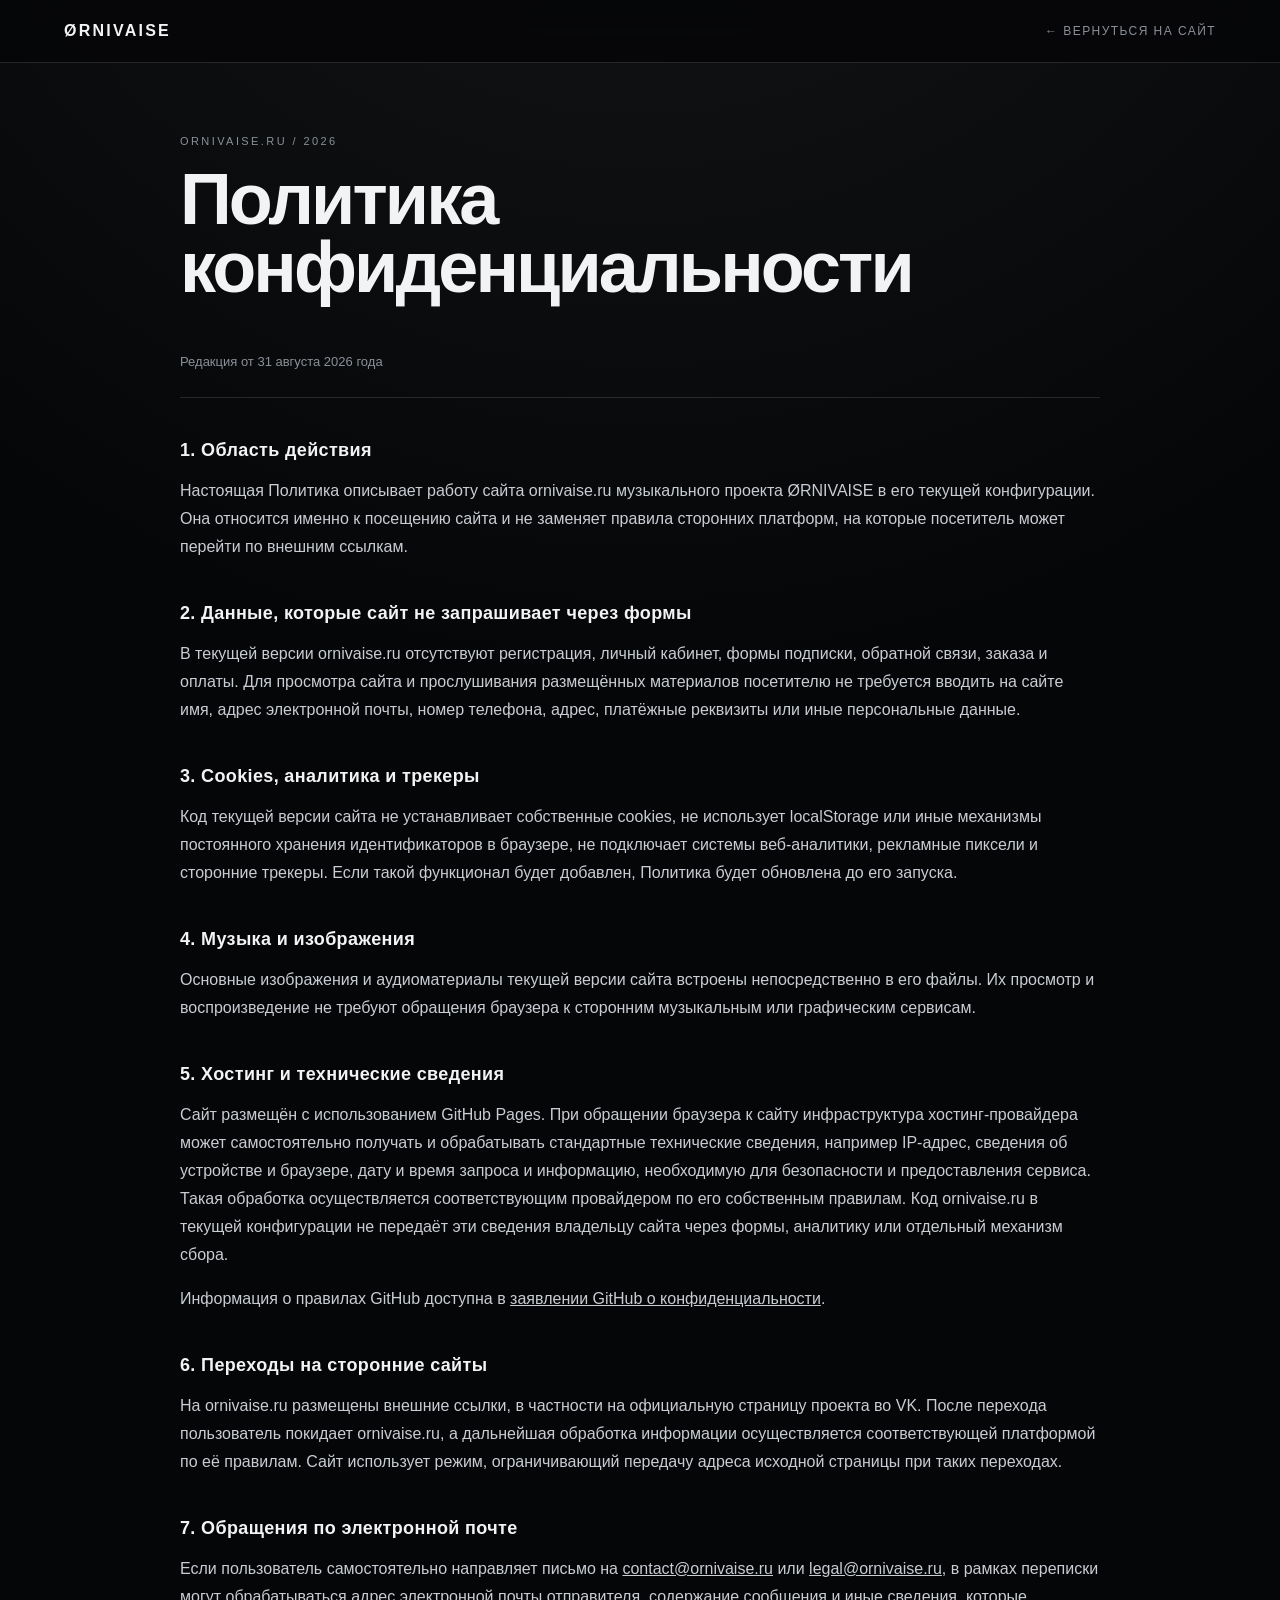
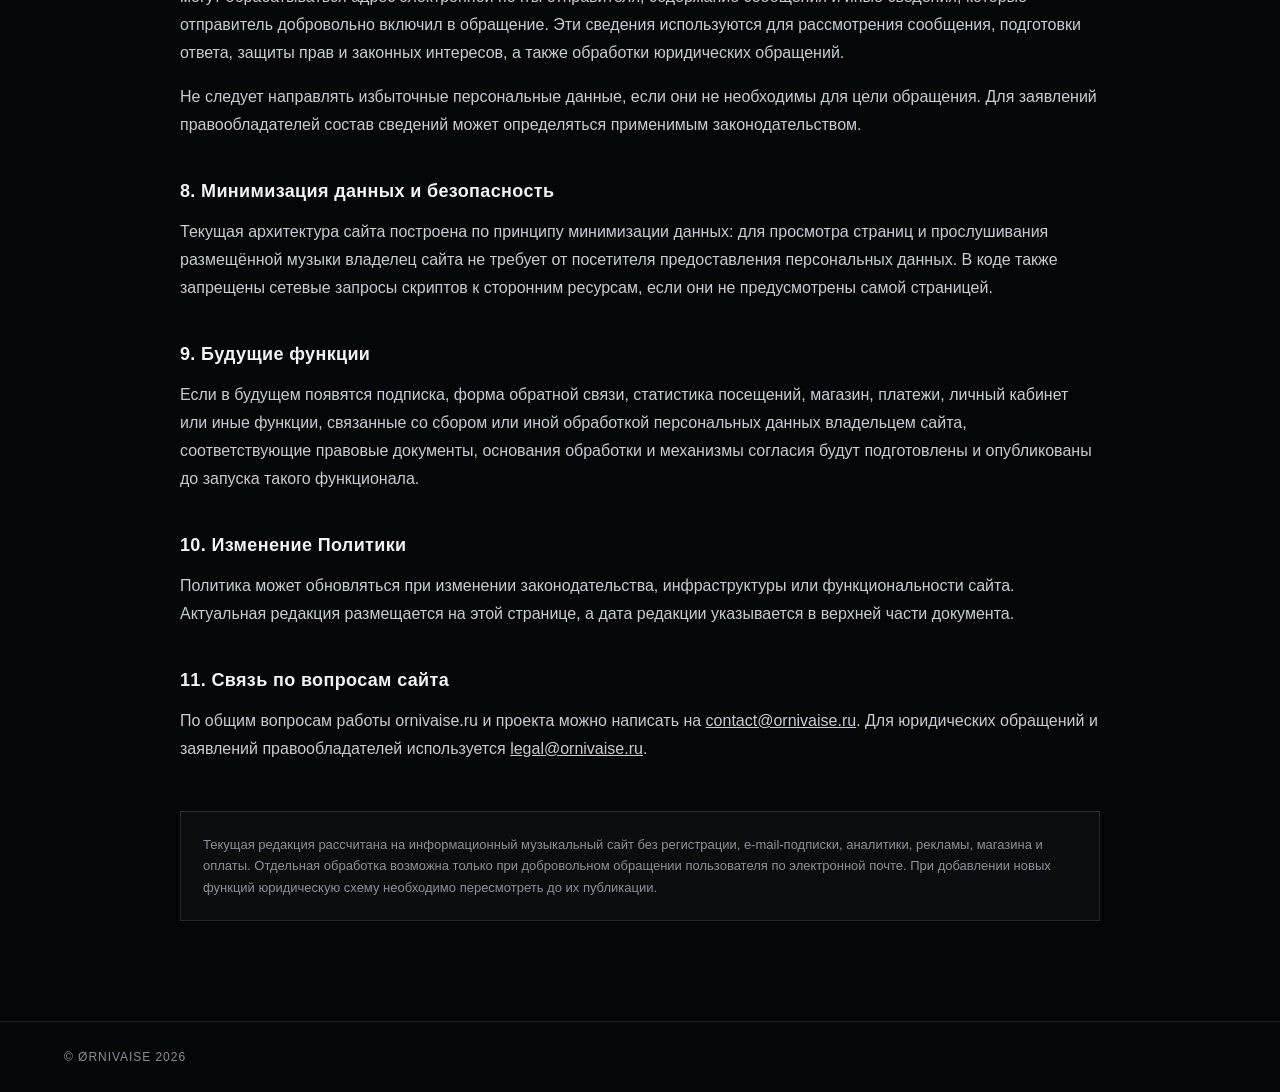
==== privacy.html @ 8410055e "Add files via upload" ====
<!doctype html>
<html lang="ru">
<head>
  <meta charset="utf-8">
  <meta name="viewport" content="width=device-width,initial-scale=1,viewport-fit=cover">
  <meta name="theme-color" content="#050608">
  <meta name="referrer" content="no-referrer">
  <meta http-equiv="Content-Security-Policy" content="default-src 'self' data:; style-src 'unsafe-inline'; img-src 'self' data:; media-src 'self' data:; script-src 'none'; connect-src 'none'; object-src 'none'; frame-src 'none'; base-uri 'self'; form-action 'none'">
  <title>Политика конфиденциальности — ØRNIVAISE</title>
  <meta name="robots" content="index,follow">
  <style>
    :root{--bg:#050608;--panel:#0a0c10;--text:#f2f3f5;--muted:#8b9099;--line:rgba(255,255,255,.12)}
    *{box-sizing:border-box}html{background:var(--bg);color:var(--text);font-family:Inter,Arial,sans-serif}body{margin:0;min-height:100vh;background:radial-gradient(circle at 50% -15%,rgba(255,255,255,.07),transparent 35%),var(--bg)}
    a{color:inherit}.top{position:sticky;top:0;z-index:2;display:flex;justify-content:space-between;align-items:center;padding:22px clamp(20px,5vw,72px);border-bottom:1px solid var(--line);background:rgba(5,6,8,.82);backdrop-filter:blur(18px)}
    .brand{font-weight:800;letter-spacing:.14em;text-decoration:none}.back{font-size:12px;letter-spacing:.12em;text-transform:uppercase;color:var(--muted);text-decoration:none}.back:hover{color:var(--text)}
    main{width:min(920px,calc(100% - 40px));margin:0 auto;padding:72px 0 100px}.eyebrow{font-size:11px;letter-spacing:.22em;text-transform:uppercase;color:var(--muted);margin-bottom:18px}h1{font-size:clamp(34px,6vw,72px);line-height:.95;margin:0 0 34px;letter-spacing:-.04em}p,li{font-size:16px;line-height:1.75;color:#c9ccd2}h2{font-size:18px;margin:42px 0 12px;letter-spacing:.02em}ul{padding-left:22px}.meta{padding:18px 0 28px;border-bottom:1px solid var(--line);color:var(--muted);font-size:13px}.note{margin-top:48px;padding:22px;border:1px solid var(--line);background:rgba(255,255,255,.025);color:var(--muted);font-size:13px;line-height:1.65}footer{border-top:1px solid var(--line);padding:28px clamp(20px,5vw,72px);color:var(--muted);font-size:12px;letter-spacing:.08em}
  </style>
</head>
<body>
  <header class="top"><a class="brand" href="index.html">ØRNIVAISE</a><a class="back" href="index.html">← Вернуться на сайт</a></header>
  <main>
    <div class="eyebrow">ORNIVAISE.RU / 2026</div>
    <h1>Политика<br>конфиденциальности</h1>
    <div class="meta">Редакция от 31 августа 2026 года</div>

    <h2>1. Область действия</h2>
    <p>Настоящая Политика описывает работу сайта ornivaise.ru музыкального проекта ØRNIVAISE в его текущей конфигурации. Она относится именно к посещению сайта и не заменяет правила сторонних платформ, на которые посетитель может перейти по внешним ссылкам.</p>

    <h2>2. Данные, которые сайт не запрашивает через формы</h2>
    <p>В текущей версии ornivaise.ru отсутствуют регистрация, личный кабинет, формы подписки, обратной связи, заказа и оплаты. Для просмотра сайта и прослушивания размещённых материалов посетителю не требуется вводить на сайте имя, адрес электронной почты, номер телефона, адрес, платёжные реквизиты или иные персональные данные.</p>

    <h2>3. Cookies, аналитика и трекеры</h2>
    <p>Код текущей версии сайта не устанавливает собственные cookies, не использует localStorage или иные механизмы постоянного хранения идентификаторов в браузере, не подключает системы веб-аналитики, рекламные пиксели и сторонние трекеры. Если такой функционал будет добавлен, Политика будет обновлена до его запуска.</p>

    <h2>4. Музыка и изображения</h2>
    <p>Основные изображения и аудиоматериалы текущей версии сайта встроены непосредственно в его файлы. Их просмотр и воспроизведение не требуют обращения браузера к сторонним музыкальным или графическим сервисам.</p>

    <h2>5. Хостинг и технические сведения</h2>
    <p>Сайт размещён с использованием GitHub Pages. При обращении браузера к сайту инфраструктура хостинг-провайдера может самостоятельно получать и обрабатывать стандартные технические сведения, например IP-адрес, сведения об устройстве и браузере, дату и время запроса и информацию, необходимую для безопасности и предоставления сервиса. Такая обработка осуществляется соответствующим провайдером по его собственным правилам. Код ornivaise.ru в текущей конфигурации не передаёт эти сведения владельцу сайта через формы, аналитику или отдельный механизм сбора.</p>
    <p>Информация о правилах GitHub доступна в <a href="https://docs.github.com/en/site-policy/privacy-policies/github-general-privacy-statement" target="_blank" rel="noopener noreferrer">заявлении GitHub о конфиденциальности</a>.</p>

    <h2>6. Переходы на сторонние сайты</h2>
    <p>На ornivaise.ru размещены внешние ссылки, в частности на официальную страницу проекта во VK. После перехода пользователь покидает ornivaise.ru, а дальнейшая обработка информации осуществляется соответствующей платформой по её правилам. Сайт использует режим, ограничивающий передачу адреса исходной страницы при таких переходах.</p>

    <h2>7. Обращения по электронной почте</h2>
    <p>Если пользователь самостоятельно направляет письмо на <a href="mailto:contact@ornivaise.ru">contact@ornivaise.ru</a> или <a href="mailto:legal@ornivaise.ru">legal@ornivaise.ru</a>, в рамках переписки могут обрабатываться адрес электронной почты отправителя, содержание сообщения и иные сведения, которые отправитель добровольно включил в обращение. Эти сведения используются для рассмотрения сообщения, подготовки ответа, защиты прав и законных интересов, а также обработки юридических обращений.</p>
    <p>Не следует направлять избыточные персональные данные, если они не необходимы для цели обращения. Для заявлений правообладателей состав сведений может определяться применимым законодательством.</p>

    <h2>8. Минимизация данных и безопасность</h2>
    <p>Текущая архитектура сайта построена по принципу минимизации данных: для просмотра страниц и прослушивания размещённой музыки владелец сайта не требует от посетителя предоставления персональных данных. В коде также запрещены сетевые запросы скриптов к сторонним ресурсам, если они не предусмотрены самой страницей.</p>

    <h2>9. Будущие функции</h2>
    <p>Если в будущем появятся подписка, форма обратной связи, статистика посещений, магазин, платежи, личный кабинет или иные функции, связанные со сбором или иной обработкой персональных данных владельцем сайта, соответствующие правовые документы, основания обработки и механизмы согласия будут подготовлены и опубликованы до запуска такого функционала.</p>

    <h2>10. Изменение Политики</h2>
    <p>Политика может обновляться при изменении законодательства, инфраструктуры или функциональности сайта. Актуальная редакция размещается на этой странице, а дата редакции указывается в верхней части документа.</p>

    <h2>11. Связь по вопросам сайта</h2>
    <p>По общим вопросам работы ornivaise.ru и проекта можно написать на <a href="mailto:contact@ornivaise.ru">contact@ornivaise.ru</a>. Для юридических обращений и заявлений правообладателей используется <a href="mailto:legal@ornivaise.ru">legal@ornivaise.ru</a>.</p>

    <div class="note">Текущая редакция рассчитана на информационный музыкальный сайт без регистрации, e-mail-подписки, аналитики, рекламы, магазина и оплаты. Отдельная обработка возможна только при добровольном обращении пользователя по электронной почте. При добавлении новых функций юридическую схему необходимо пересмотреть до их публикации.</div>
  </main>
  <footer>© ØRNIVAISE 2026</footer>
</body>
</html>
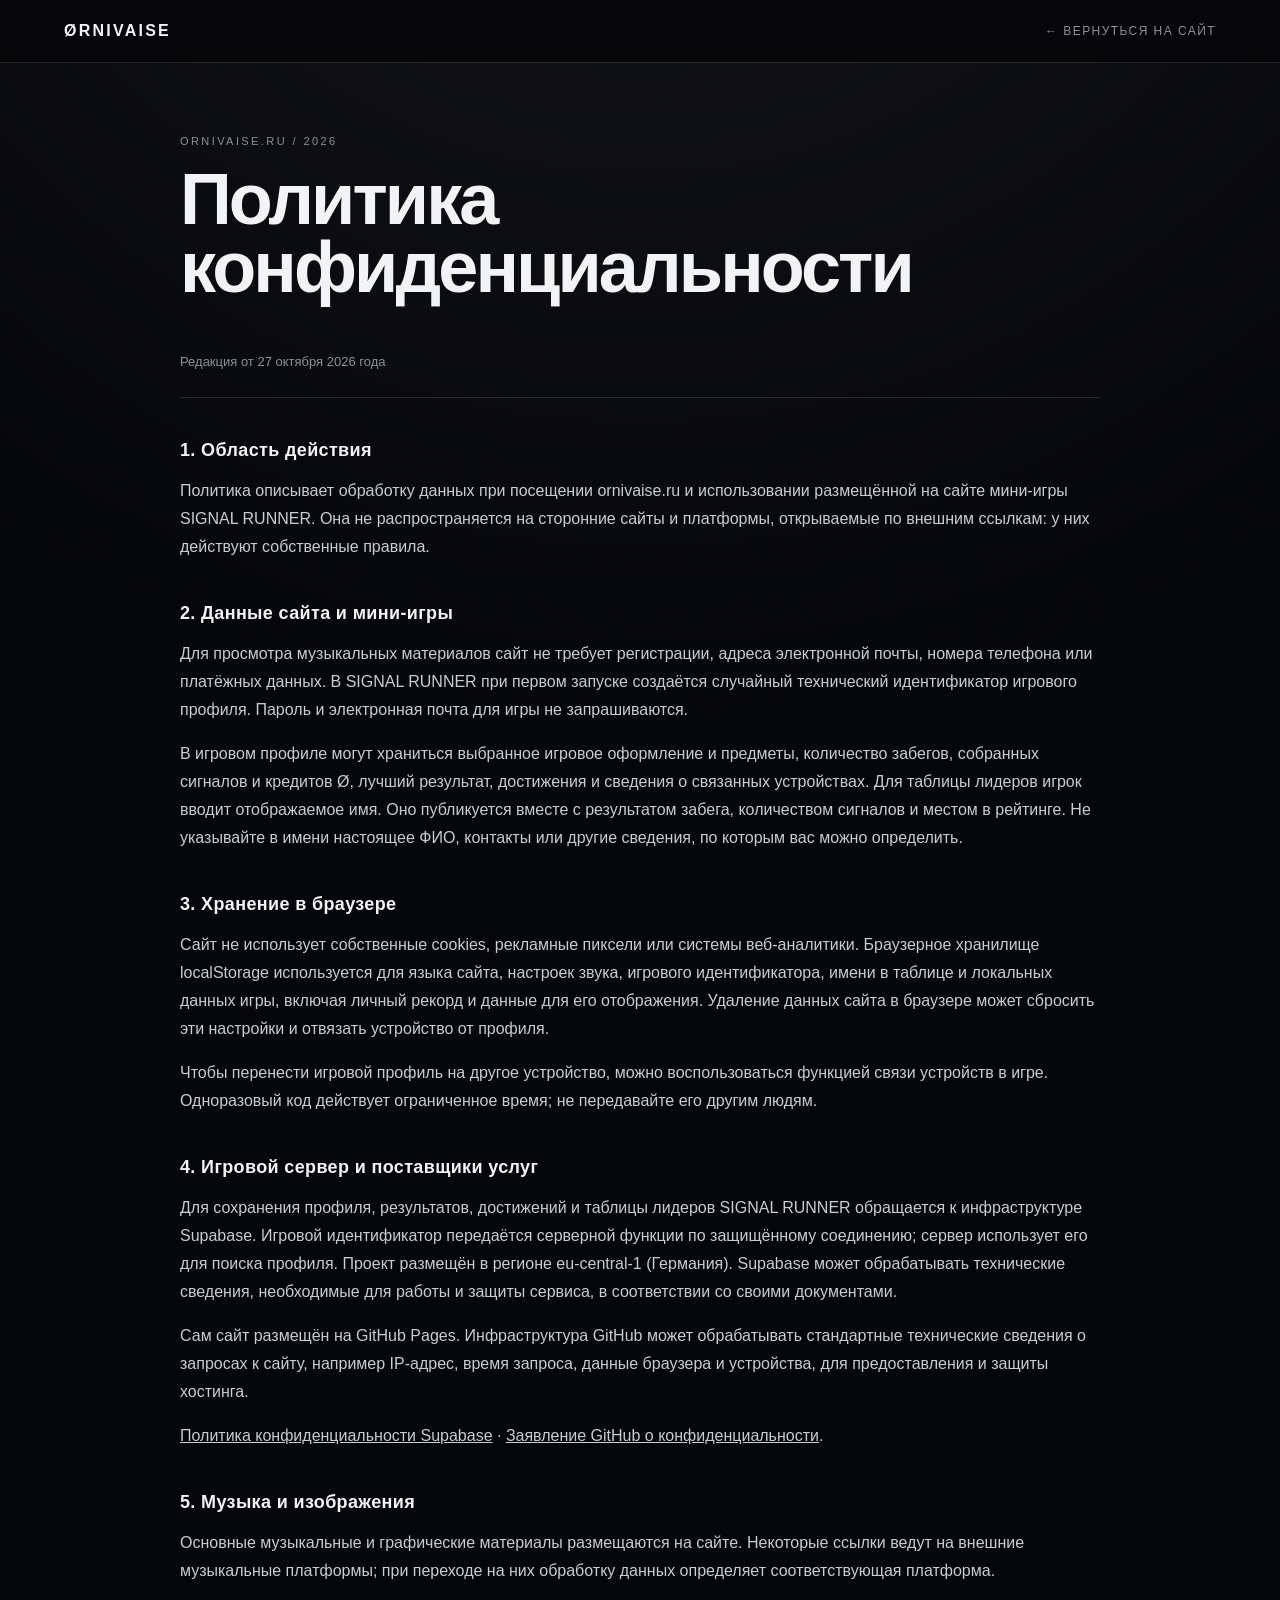
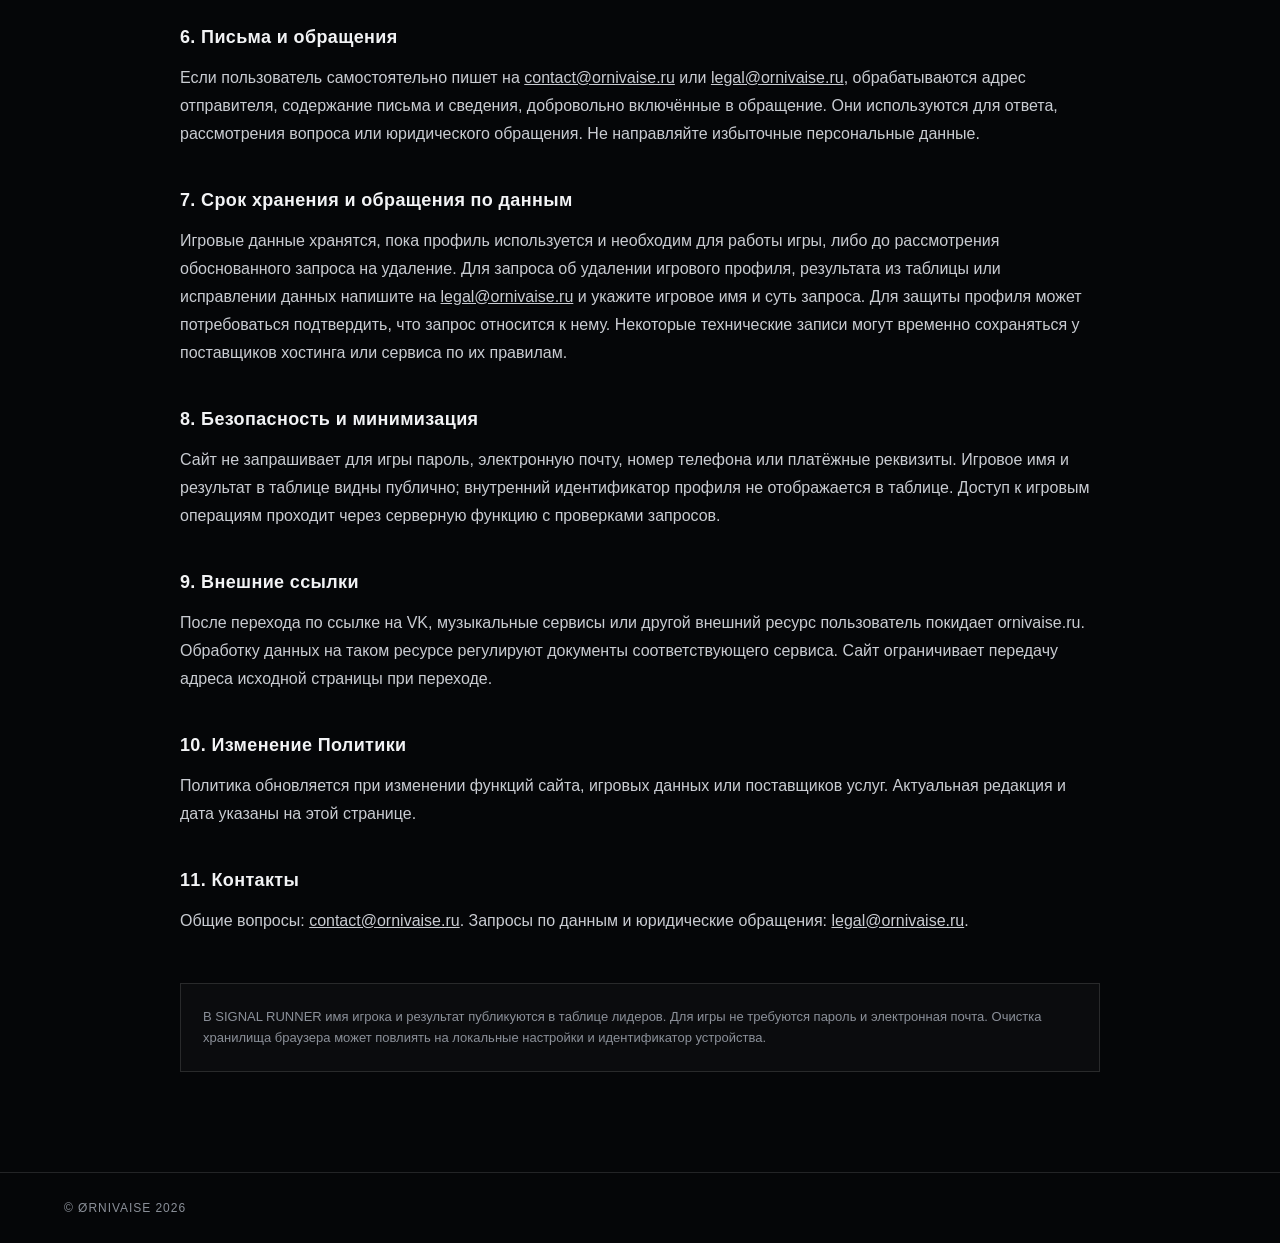
==== commit ddba1b5c: "Обновить правила и политику для SIGNAL RUNNER" ====
--- a/privacy.html
+++ b/privacy.html
@@ -8,57 +8,72 @@
   <meta http-equiv="Content-Security-Policy" content="default-src 'self' data:; style-src 'unsafe-inline'; img-src 'self' data:; media-src 'self' data:; script-src 'none'; connect-src 'none'; object-src 'none'; frame-src 'none'; base-uri 'self'; form-action 'none'">
   <title>Политика конфиденциальности — ØRNIVAISE</title>
   <meta name="robots" content="index,follow">
+  <link rel="canonical" href="https://ornivaise.ru/privacy.html">
+  <meta name="description" content="Как ØRNIVAISE обрабатывает технические сведения и данные мини-игры SIGNAL RUNNER.">
+  <meta property="og:url" content="https://ornivaise.ru/privacy.html">
+  <meta property="og:title" content="Политика конфиденциальности — ØRNIVAISE">
+  <meta property="og:description" content="Как ØRNIVAISE обрабатывает технические сведения и данные мини-игры SIGNAL RUNNER.">
+  <meta property="og:type" content="website">
+  <meta property="og:image" content="https://ornivaise.ru/og-image.png">
+  <link rel="icon" href="/favicon.ico" sizes="any">
+  <link rel="icon" type="image/png" sizes="48x48" href="/favicon-48x48.png">
+  <link rel="apple-touch-icon" sizes="180x180" href="/apple-touch-icon.png">
   <style>
     :root{--bg:#050608;--panel:#0a0c10;--text:#f2f3f5;--muted:#8b9099;--line:rgba(255,255,255,.12)}
     *{box-sizing:border-box}html{background:var(--bg);color:var(--text);font-family:Inter,Arial,sans-serif}body{margin:0;min-height:100vh;background:radial-gradient(circle at 50% -15%,rgba(255,255,255,.07),transparent 35%),var(--bg)}
     a{color:inherit}.top{position:sticky;top:0;z-index:2;display:flex;justify-content:space-between;align-items:center;padding:22px clamp(20px,5vw,72px);border-bottom:1px solid var(--line);background:rgba(5,6,8,.82);backdrop-filter:blur(18px)}
     .brand{font-weight:800;letter-spacing:.14em;text-decoration:none}.back{font-size:12px;letter-spacing:.12em;text-transform:uppercase;color:var(--muted);text-decoration:none}.back:hover{color:var(--text)}
     main{width:min(920px,calc(100% - 40px));margin:0 auto;padding:72px 0 100px}.eyebrow{font-size:11px;letter-spacing:.22em;text-transform:uppercase;color:var(--muted);margin-bottom:18px}h1{font-size:clamp(34px,6vw,72px);line-height:.95;margin:0 0 34px;letter-spacing:-.04em}p,li{font-size:16px;line-height:1.75;color:#c9ccd2}h2{font-size:18px;margin:42px 0 12px;letter-spacing:.02em}ul{padding-left:22px}.meta{padding:18px 0 28px;border-bottom:1px solid var(--line);color:var(--muted);font-size:13px}.note{margin-top:48px;padding:22px;border:1px solid var(--line);background:rgba(255,255,255,.025);color:var(--muted);font-size:13px;line-height:1.65}footer{border-top:1px solid var(--line);padding:28px clamp(20px,5vw,72px);color:var(--muted);font-size:12px;letter-spacing:.08em}
+    h1,p,li,.contact a{overflow-wrap:anywhere}
+    .top{gap:16px;flex-wrap:wrap}
+    :focus-visible{outline:2px solid #e3e8ee;outline-offset:4px}
   </style>
 </head>
 <body>
-  <header class="top"><a class="brand" href="index.html">ØRNIVAISE</a><a class="back" href="index.html">← Вернуться на сайт</a></header>
+  <header class="top"><a class="brand" href="/">ØRNIVAISE</a><a class="back" href="/">← Вернуться на сайт</a></header>
   <main>
     <div class="eyebrow">ORNIVAISE.RU / 2026</div>
     <h1>Политика<br>конфиденциальности</h1>
-    <div class="meta">Редакция от 31 августа 2026 года</div>
+    <div class="meta">Редакция от 27 октября 2026 года</div>
 
     <h2>1. Область действия</h2>
-    <p>Настоящая Политика описывает работу сайта ornivaise.ru музыкального проекта ØRNIVAISE в его текущей конфигурации. Она относится именно к посещению сайта и не заменяет правила сторонних платформ, на которые посетитель может перейти по внешним ссылкам.</p>
+    <p>Политика описывает обработку данных при посещении ornivaise.ru и использовании размещённой на сайте мини-игры SIGNAL RUNNER. Она не распространяется на сторонние сайты и платформы, открываемые по внешним ссылкам: у них действуют собственные правила.</p>
 
-    <h2>2. Данные, которые сайт не запрашивает через формы</h2>
-    <p>В текущей версии ornivaise.ru отсутствуют регистрация, личный кабинет, формы подписки, обратной связи, заказа и оплаты. Для просмотра сайта и прослушивания размещённых материалов посетителю не требуется вводить на сайте имя, адрес электронной почты, номер телефона, адрес, платёжные реквизиты или иные персональные данные.</p>
+    <h2>2. Данные сайта и мини-игры</h2>
+    <p>Для просмотра музыкальных материалов сайт не требует регистрации, адреса электронной почты, номера телефона или платёжных данных. В SIGNAL RUNNER при первом запуске создаётся случайный технический идентификатор игрового профиля. Пароль и электронная почта для игры не запрашиваются.</p>
+    <p>В игровом профиле могут храниться выбранное игровое оформление и предметы, количество забегов, собранных сигналов и кредитов Ø, лучший результат, достижения и сведения о связанных устройствах. Для таблицы лидеров игрок вводит отображаемое имя. Оно публикуется вместе с результатом забега, количеством сигналов и местом в рейтинге. Не указывайте в имени настоящее ФИО, контакты или другие сведения, по которым вас можно определить.</p>
 
-    <h2>3. Cookies, аналитика и трекеры</h2>
-    <p>Код текущей версии сайта не устанавливает собственные cookies, не использует localStorage или иные механизмы постоянного хранения идентификаторов в браузере, не подключает системы веб-аналитики, рекламные пиксели и сторонние трекеры. Если такой функционал будет добавлен, Политика будет обновлена до его запуска.</p>
+    <h2>3. Хранение в браузере</h2>
+    <p>Сайт не использует собственные cookies, рекламные пиксели или системы веб-аналитики. Браузерное хранилище localStorage используется для языка сайта, настроек звука, игрового идентификатора, имени в таблице и локальных данных игры, включая личный рекорд и данные для его отображения. Удаление данных сайта в браузере может сбросить эти настройки и отвязать устройство от профиля.</p>
+    <p>Чтобы перенести игровой профиль на другое устройство, можно воспользоваться функцией связи устройств в игре. Одноразовый код действует ограниченное время; не передавайте его другим людям.</p>
 
-    <h2>4. Музыка и изображения</h2>
-    <p>Основные изображения и аудиоматериалы текущей версии сайта встроены непосредственно в его файлы. Их просмотр и воспроизведение не требуют обращения браузера к сторонним музыкальным или графическим сервисам.</p>
+    <h2>4. Игровой сервер и поставщики услуг</h2>
+    <p>Для сохранения профиля, результатов, достижений и таблицы лидеров SIGNAL RUNNER обращается к инфраструктуре Supabase. Игровой идентификатор передаётся серверной функции по защищённому соединению; сервер использует его для поиска профиля. Проект размещён в регионе eu-central-1 (Германия). Supabase может обрабатывать технические сведения, необходимые для работы и защиты сервиса, в соответствии со своими документами.</p>
+    <p>Сам сайт размещён на GitHub Pages. Инфраструктура GitHub может обрабатывать стандартные технические сведения о запросах к сайту, например IP-адрес, время запроса, данные браузера и устройства, для предоставления и защиты хостинга.</p>
+    <p><a href="https://supabase.com/privacy" target="_blank" rel="noopener noreferrer">Политика конфиденциальности Supabase</a> · <a href="https://docs.github.com/en/site-policy/privacy-policies/github-general-privacy-statement" target="_blank" rel="noopener noreferrer">Заявление GitHub о конфиденциальности</a>.</p>
 
-    <h2>5. Хостинг и технические сведения</h2>
-    <p>Сайт размещён с использованием GitHub Pages. При обращении браузера к сайту инфраструктура хостинг-провайдера может самостоятельно получать и обрабатывать стандартные технические сведения, например IP-адрес, сведения об устройстве и браузере, дату и время запроса и информацию, необходимую для безопасности и предоставления сервиса. Такая обработка осуществляется соответствующим провайдером по его собственным правилам. Код ornivaise.ru в текущей конфигурации не передаёт эти сведения владельцу сайта через формы, аналитику или отдельный механизм сбора.</p>
-    <p>Информация о правилах GitHub доступна в <a href="https://docs.github.com/en/site-policy/privacy-policies/github-general-privacy-statement" target="_blank" rel="noopener noreferrer">заявлении GitHub о конфиденциальности</a>.</p>
+    <h2>5. Музыка и изображения</h2>
+    <p>Основные музыкальные и графические материалы размещаются на сайте. Некоторые ссылки ведут на внешние музыкальные платформы; при переходе на них обработку данных определяет соответствующая платформа.</p>
 
-    <h2>6. Переходы на сторонние сайты</h2>
-    <p>На ornivaise.ru размещены внешние ссылки, в частности на официальную страницу проекта во VK. После перехода пользователь покидает ornivaise.ru, а дальнейшая обработка информации осуществляется соответствующей платформой по её правилам. Сайт использует режим, ограничивающий передачу адреса исходной страницы при таких переходах.</p>
+    <h2>6. Письма и обращения</h2>
+    <p>Если пользователь самостоятельно пишет на <a href="mailto:contact@ornivaise.ru">contact@ornivaise.ru</a> или <a href="mailto:legal@ornivaise.ru">legal@ornivaise.ru</a>, обрабатываются адрес отправителя, содержание письма и сведения, добровольно включённые в обращение. Они используются для ответа, рассмотрения вопроса или юридического обращения. Не направляйте избыточные персональные данные.</p>
 
-    <h2>7. Обращения по электронной почте</h2>
-    <p>Если пользователь самостоятельно направляет письмо на <a href="mailto:contact@ornivaise.ru">contact@ornivaise.ru</a> или <a href="mailto:legal@ornivaise.ru">legal@ornivaise.ru</a>, в рамках переписки могут обрабатываться адрес электронной почты отправителя, содержание сообщения и иные сведения, которые отправитель добровольно включил в обращение. Эти сведения используются для рассмотрения сообщения, подготовки ответа, защиты прав и законных интересов, а также обработки юридических обращений.</p>
-    <p>Не следует направлять избыточные персональные данные, если они не необходимы для цели обращения. Для заявлений правообладателей состав сведений может определяться применимым законодательством.</p>
+    <h2>7. Срок хранения и обращения по данным</h2>
+    <p>Игровые данные хранятся, пока профиль используется и необходим для работы игры, либо до рассмотрения обоснованного запроса на удаление. Для запроса об удалении игрового профиля, результата из таблицы или исправлении данных напишите на <a href="mailto:legal@ornivaise.ru">legal@ornivaise.ru</a> и укажите игровое имя и суть запроса. Для защиты профиля может потребоваться подтвердить, что запрос относится к нему. Некоторые технические записи могут временно сохраняться у поставщиков хостинга или сервиса по их правилам.</p>
 
-    <h2>8. Минимизация данных и безопасность</h2>
-    <p>Текущая архитектура сайта построена по принципу минимизации данных: для просмотра страниц и прослушивания размещённой музыки владелец сайта не требует от посетителя предоставления персональных данных. В коде также запрещены сетевые запросы скриптов к сторонним ресурсам, если они не предусмотрены самой страницей.</p>
+    <h2>8. Безопасность и минимизация</h2>
+    <p>Сайт не запрашивает для игры пароль, электронную почту, номер телефона или платёжные реквизиты. Игровое имя и результат в таблице видны публично; внутренний идентификатор профиля не отображается в таблице. Доступ к игровым операциям проходит через серверную функцию с проверками запросов.</p>
 
-    <h2>9. Будущие функции</h2>
-    <p>Если в будущем появятся подписка, форма обратной связи, статистика посещений, магазин, платежи, личный кабинет или иные функции, связанные со сбором или иной обработкой персональных данных владельцем сайта, соответствующие правовые документы, основания обработки и механизмы согласия будут подготовлены и опубликованы до запуска такого функционала.</p>
+    <h2>9. Внешние ссылки</h2>
+    <p>После перехода по ссылке на VK, музыкальные сервисы или другой внешний ресурс пользователь покидает ornivaise.ru. Обработку данных на таком ресурсе регулируют документы соответствующего сервиса. Сайт ограничивает передачу адреса исходной страницы при переходе.</p>
 
     <h2>10. Изменение Политики</h2>
-    <p>Политика может обновляться при изменении законодательства, инфраструктуры или функциональности сайта. Актуальная редакция размещается на этой странице, а дата редакции указывается в верхней части документа.</p>
+    <p>Политика обновляется при изменении функций сайта, игровых данных или поставщиков услуг. Актуальная редакция и дата указаны на этой странице.</p>
 
-    <h2>11. Связь по вопросам сайта</h2>
-    <p>По общим вопросам работы ornivaise.ru и проекта можно написать на <a href="mailto:contact@ornivaise.ru">contact@ornivaise.ru</a>. Для юридических обращений и заявлений правообладателей используется <a href="mailto:legal@ornivaise.ru">legal@ornivaise.ru</a>.</p>
+    <h2>11. Контакты</h2>
+    <p>Общие вопросы: <a href="mailto:contact@ornivaise.ru">contact@ornivaise.ru</a>. Запросы по данным и юридические обращения: <a href="mailto:legal@ornivaise.ru">legal@ornivaise.ru</a>.</p>
 
-    <div class="note">Текущая редакция рассчитана на информационный музыкальный сайт без регистрации, e-mail-подписки, аналитики, рекламы, магазина и оплаты. Отдельная обработка возможна только при добровольном обращении пользователя по электронной почте. При добавлении новых функций юридическую схему необходимо пересмотреть до их публикации.</div>
+    <div class="note">В SIGNAL RUNNER имя игрока и результат публикуются в таблице лидеров. Для игры не требуются пароль и электронная почта. Очистка хранилища браузера может повлиять на локальные настройки и идентификатор устройства.</div>
   </main>
   <footer>© ØRNIVAISE 2026</footer>
 </body>
